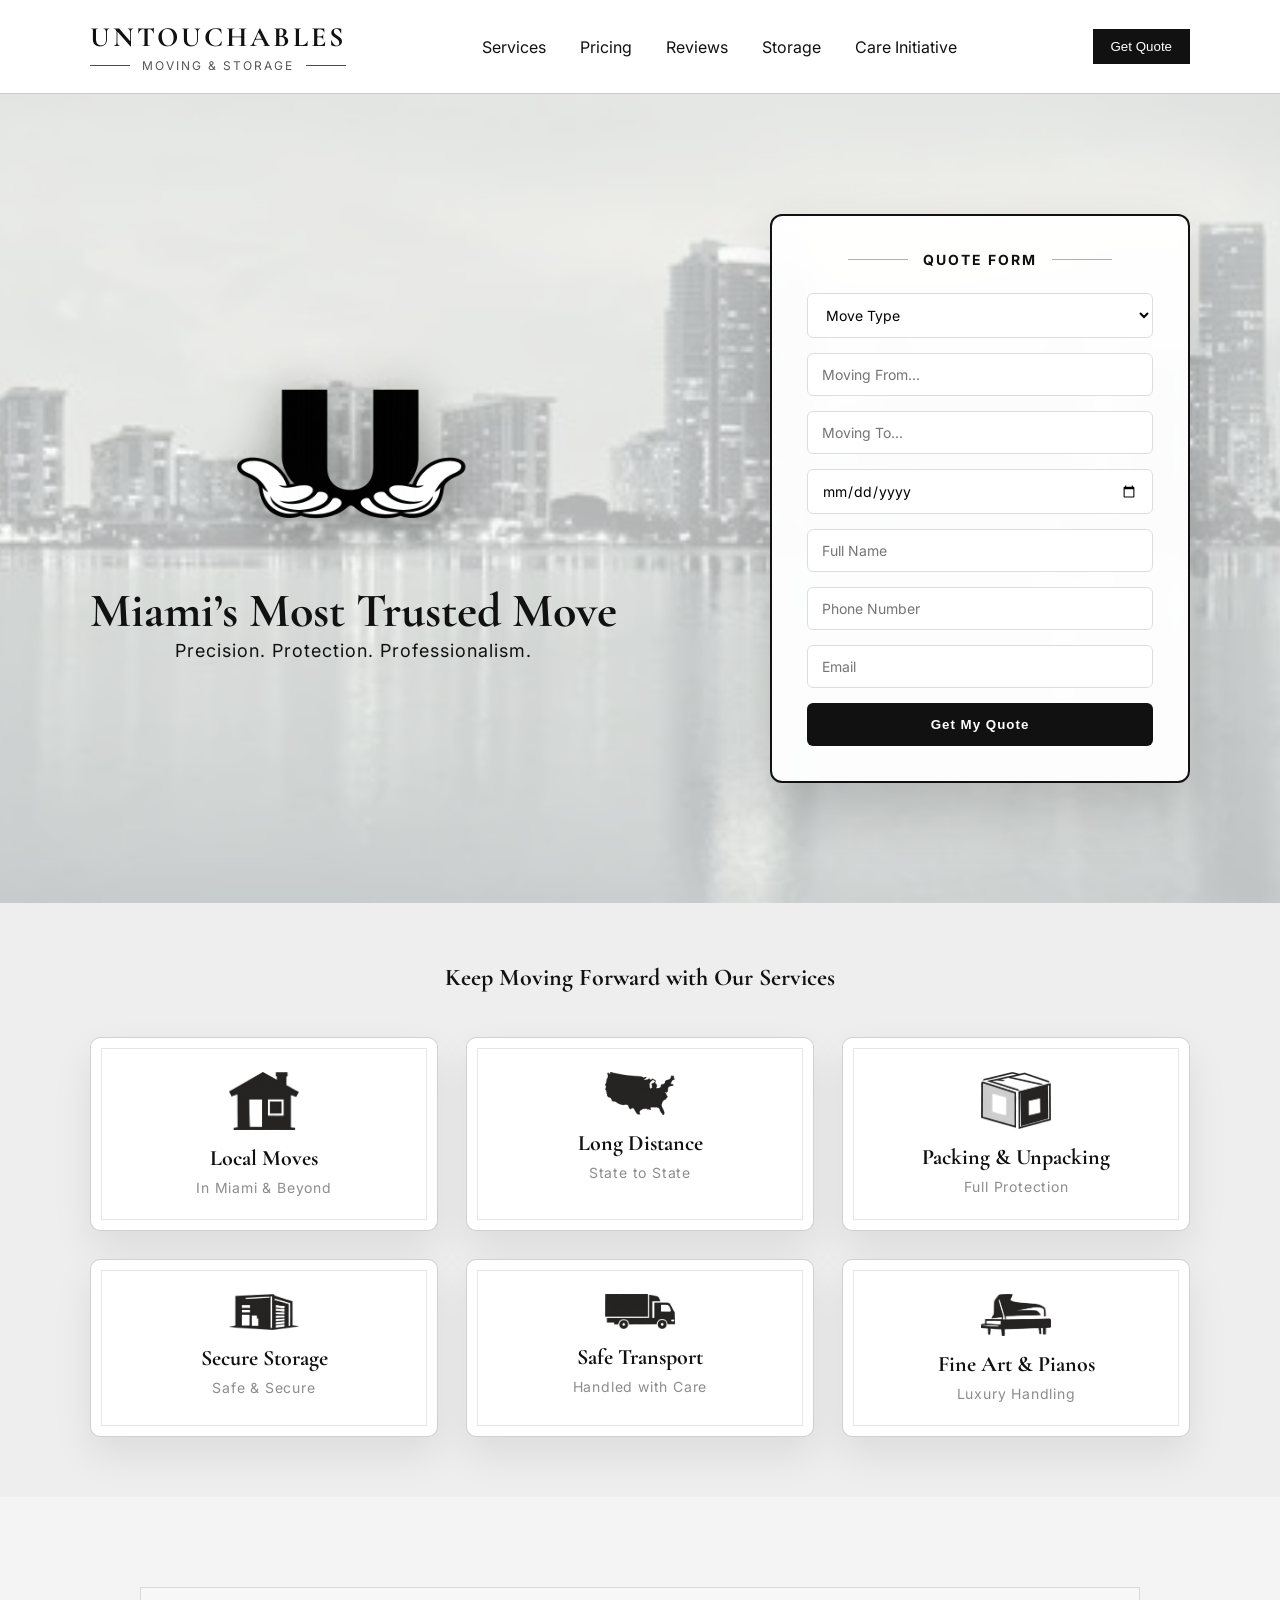
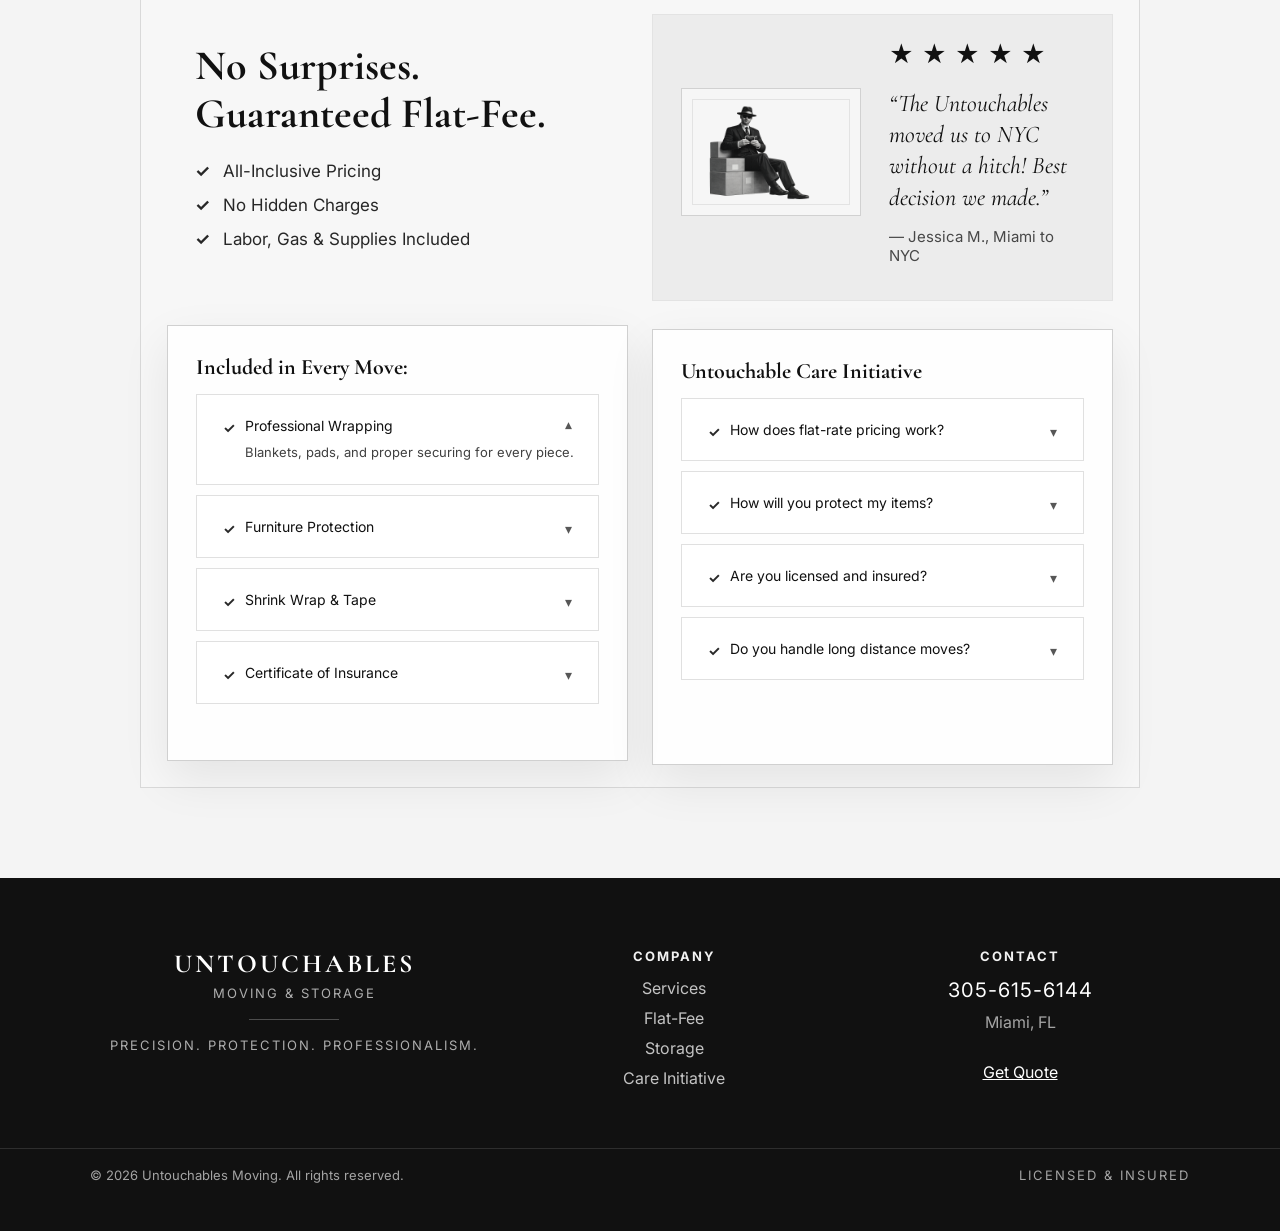
==== index.html @ eb5e55de "first commit" ====
<!DOCTYPE html>
<html lang="en">
<head>
<meta charset="UTF-8">
<meta name="viewport" content="width=device-width, initial-scale=1.0">
<title>Untouchables Moving</title>

<link href="https://fonts.googleapis.com/css2?family=Cormorant+Garamond:wght@400;600;700&family=Inter:wght@400;500;600&display=swap" rel="stylesheet">
<link rel="stylesheet" href="style.css">
</head>

<body>

<header class="header">
  <div class="container header-inner">
    <div class="logo">
      <h1>UNTOUCHABLES</h1>
      <span>Moving & Storage</span>
    </div>

    <nav>
      <a href="#">Services</a>
      <a href="#">Pricing</a>
      <a href="#">Reviews</a>
      <a href="#">Storage</a>
      <a href="#">Care Initiative</a>
    </nav>

    <button class="btn-dark">Get Quote</button>
  </div>
</header>
<section class="hero">
  <div class="container hero-inner">
    
    <div class="hero-text">

  <img src="assets/u_logo.png" alt="Untouchables Logo" class="hero-logo">

  <h2>Miami’s Most Trusted Move</h2>
  <p>Precision. Protection. Professionalism.</p>

</div>

    <form class="quote-box" action="https://formsubmit.co/karanovicgorankg@gmail.com" method="POST">
  <h3>Quote Form</h3>

  <!-- (opciono) subject emaila -->
  <input type="hidden" name="_subject" value="New Quote Request — Untouchables">

  <!-- (opciono) redirect posle slanja -->
  <input type="hidden" name="_next" value="thank-you.html">

  <!-- (opciono) isključi captcha -->
  <input type="hidden" name="_captcha" value="false">

  <input type="hidden" name="_template" value="table">

  <select name="moveType" required>
    <option value="" selected disabled>Move Type</option>
    <option>Local Move</option>
    <option>Long Distance</option>
    <option>Packing & Unpacking</option>
    <option>Storage</option>
  </select>

  <input type="text" name="fromAddress" placeholder="Moving From..." required>
  <input type="text" name="toAddress" placeholder="Moving To..." required>

  <input type="date" name="moveDate" required>

  <input type="text" name="name" placeholder="Full Name" required>
  <input type="tel" name="phone" placeholder="Phone Number" required>
  <input type="email" name="email" placeholder="Email" required>

  <button class="btn-dark full" type="submit">Get My Quote</button>
</form>

  </div>
</section>

<section class="services">
  <div class="container">
    <h2 class="section-title">Keep Moving Forward with Our Services</h2>

<div class="service-grid">

  <div class="card service-card">
    <img src="assets/optimized_local_moves_icon.png" alt="Local Moves" class="service-icon">
    <h3>Local Moves</h3>
    <p>In Miami & Beyond</p>
  </div>

  <div class="card service-card">
    <img src="assets/optimized_long_distance_icon.png" alt="Long Distance" class="service-icon">
    <h3>Long Distance</h3>
    <p>State to State</p>
  </div>

  <div class="card service-card">
    <img src="assets/optimized_packing_unpacking_icon.png" alt="Packing & Unpacking" class="service-icon">
    <h3>Packing &amp; Unpacking</h3>
    <p>Full Protection</p>
  </div>

  <div class="card service-card">
    <img src="assets/optimized_secure_storage_icon.png" alt="Secure Storage" class="service-icon">
    <h3>Secure Storage</h3>
    <p>Safe &amp; Secure</p>
  </div>

  <div class="card service-card">
    <img src="assets/optimized_safe_transport_icon.png" alt="Safe Transport" class="service-icon">
    <h3>Safe Transport</h3>
    <p>Handled with Care</p>
  </div>

  <div class="card service-card">
    <img src="assets/optimized_fine_art_pianos_icon.png" alt="Fine Art & Pianos" class="service-icon">
    <h3>Fine Art &amp; Pianos</h3>
    <p>Luxury Handling</p>
  </div>

</div>
  </div>
</section>

<section class="flat-fee" id="flat-fee">
  <div class="container flat-fee-grid">

    <!-- TOP LEFT -->
    <div class="flat-top-left">
      <h2>No Surprises. Guaranteed Flat-Fee.</h2>

      <ul class="checklist">
        <li>All-Inclusive Pricing</li>
        <li>No Hidden Charges</li>
        <li>Labor, Gas & Supplies Included</li>
      </ul>
    </div>

    <!-- TOP RIGHT -->
    <div class="panel flat-top-right">
      <h3>Included in Every Move:</h3>

      <details class="acc-item" open>
        <summary>Professional Wrapping</summary>
        <div class="acc-body">Blankets, pads, and proper securing for every piece.</div>
      </details>

      <details class="acc-item">
        <summary>Furniture Protection</summary>
        <div class="acc-body">Corners, legs, and delicate surfaces protected end-to-end.</div>
      </details>

      <details class="acc-item">
        <summary>Shrink Wrap &amp; Tape</summary>
        <div class="acc-body">Clean wrapping to prevent scratches and shifting in transit.</div>
      </details>

      <details class="acc-item">
        <summary>Certificate of Insurance</summary>
        <div class="acc-body">Proof of coverage available upon request.</div>
      </details>
    </div>

    <!-- BOTTOM LEFT -->
    <div class="testimonial flat-bottom-left">
      <div class="stars" aria-label="5 star rating">★★★★★</div>

      <div class="testimonial-inner">
        <div class="testimonial-img">
          <!-- ovde stavi transparentnog čoveka -->
          <img src="assets/man-in-black.png" alt="Customer" />
        </div>

        <div class="testimonial-text">
          <p class="quote">
            “The Untouchables moved us to NYC without a hitch! Best decision we made.”
          </p>
          <p class="author">— Jessica M., Miami to NYC</p>
        </div>
      </div>
    </div>

    <!-- BOTTOM RIGHT -->
    <div class="panel flat-bottom-right">
      <h3>Untouchable Care Initiative</h3>

      <details class="acc-item">
        <summary>How does flat-rate pricing work?</summary>
        <div class="acc-body">We quote based on move size, distance, access, and special items.</div>
      </details>

      <details class="acc-item">
        <summary>How will you protect my items?</summary>
        <div class="acc-body">Professional padding, wrapping, and secure loading methods.</div>
      </details>

      <details class="acc-item">
        <summary>Are you licensed and insured?</summary>
        <div class="acc-body">Yes — documentation is available with your quote.</div>
      </details>

      <details class="acc-item">
        <summary>Do you handle long distance moves?</summary>
        <div class="acc-body">Yes — state-to-state moves with careful scheduling and protection.</div>
      </details>
    </div>

  </div>
</section>

<footer class="footer">
  <div class="container footer-inner">

    <div class="footer-brand">
      <h2>UNTOUCHABLES</h2>
      <p>Moving & Storage</p>
      <div class="footer-divider"></div>
      <p class="footer-note">Precision. Protection. Professionalism.</p>
    </div>

    <div class="footer-links">
      <h4>Company</h4>
      <a href="#">Services</a>
      <a href="#flat-fee">Flat-Fee</a>
      <a href="#">Storage</a>
      <a href="#">Care Initiative</a>
    </div>

    <div class="footer-contact">
      <h4>Contact</h4>
      <a href="tel:3056156144" class="footer-phone">305-615-6144</a>
      <p class="footer-small">Miami, FL</p>
      <a href="#quote" class="btn-dark footer-btn">Get Quote</a>
    </div>

  </div>

  <div class="footer-bottom">
    <div class="container footer-bottom-inner">
      <p>© <span id="year"></span> Untouchables Moving. All rights reserved.</p>
      <p class="footer-mini">Licensed & Insured</p>
    </div>
  </div>
</footer>

<script>
  document.getElementById("year").textContent = new Date().getFullYear();
</script>

</body>
</html>
---- style.css ----
*{
  margin:0;
  padding:0;
  box-sizing:border-box;
}

body{
  font-family:'Inter', sans-serif;
  background:#f4f4f4;
  color:#111;
}

.container{
  width:1100px;
  margin:auto;
}

/* HEADER */

.header{
  border-bottom:1px solid #ccc;
  background:white;
}

.header-inner{
  display:flex;
  justify-content:space-between;
  align-items:center;
  padding:20px 0;
}

.logo {
  text-align: center;
}

.logo h1 {
  font-family: 'Cormorant Garamond', serif;
  font-size: 28px;
  letter-spacing: 3px;
  margin-bottom: 4px;
}

.logo span {
  display: flex;
  align-items: center;
  justify-content: center;
  font-size: 12px;
  letter-spacing: 2px;
  text-transform: uppercase;
  opacity: 0.7;
  gap: 12px;
}

/* Linije levo i desno */
.logo span::before,
.logo span::after {
  content: "";
  flex: 1;
  height: 1px;
  background: #000; /* ili bela ako je header tamne boje */
  max-width: 40px;
}

nav a{
  margin:0 15px;
  text-decoration:none;
  color:#111;
}

.btn-dark{
  background:#111;
  color:white;
  padding:10px 18px;
  border:none;
  cursor:pointer;
}

/* HERO */


.hero{
  background: 
    linear-gradient(rgba(255,255,255,0.6), rgba(255,255,255,0.6)),
    url('assets/miami.jpg') center/cover no-repeat;
  padding:100px 0;
}

.hero{
  position:relative;
  background:url('assets/miami.jpg') center/cover no-repeat;
  padding:120px 0;
}

.hero::before{
  content:"";
  position:absolute;
  inset:0;
  background:rgba(255,255,255,0.7);
}

.hero-inner{
  position:relative;
  z-index:2;
}

.hero-inner{
  display:flex;
  justify-content:space-between;
  align-items:center;
}

.hero-text {
  text-align: center;
}

.hero-logo {
  width: 340px;
  margin-bottom: 20px;
  display: block;
  margin-left: auto;
  margin-right: auto;
  filter: drop-shadow(0 8px 25px rgba(0,0,0,0.4));
}

.hero-text h2 {
  font-size: 48px;
  font-family: 'Cormorant Garamond', serif;
}

.hero-text p {
  font-size: 18px;
  letter-spacing: 1px;
}

.quote-box{
  background:white;
  padding:25px;
  border:2px solid #111;
  width:350px;
}

.quote-box h3 {
  display: flex;
  align-items: center;
  justify-content: center;
  gap: 15px;
  font-size: 16px;
  letter-spacing: 2px;
  text-transform: uppercase;
  margin-bottom: 20px;
}

.quote-box h3::before,
.quote-box h3::after {
  content: "";
  flex: 1;
  height: 1px;
  background: rgba(0,0,0,0.3); /* pošto ti je svetla pozadina */
  max-width: 60px;
}

/* .quote-box h3{
  text-align:center;
  font-family:'Cormorant Garamond', serif;
  margin-bottom:15px;
} */

.quote-box select{
  width:100%;
  padding:10px;
  margin-bottom:12px;
  border:1px solid #ccc;
}

.full{
  width:100%;
}

/* SERVICES */

.services{
  padding:60px 0;
  background:#eee;
}

.section-title{
  font-family:'Cormorant Garamond', serif;
  text-align:center;
  margin-bottom:40px;
}

.service-grid{
  display:grid;
  grid-template-columns:repeat(6,1fr);
  gap:15px;
}

.card{
  background:white;
  padding:30px 10px;
  text-align:center;
  border:1px solid #ccc;
}

/* FLAT FEE */

.flat-fee{
  padding:60px 0;
  background:white;
}

.flat-inner{
  display:flex;
  justify-content:space-between;
}

.flat-fee h2{
  font-family:'Cormorant Garamond', serif;
  margin-bottom:20px;
}

ul li{
  margin-bottom:10px;
}

.accordion{
  width:450px;
}

.acc-item{
  border:1px solid #ccc;
  padding:12px;
  margin-bottom:10px;
}

/* FOOTER */

footer{
  background:#111;
  color:white;
  padding:30px 0;
  text-align:center;
}


@media (max-width: 768px) {
  .hero-logo {
    width: 200px;
  }
}


/* ============================= */
/* QUOTE FORM PREMIUM STYLE */
/* ============================= */

.quote-box {
  background: rgba(255, 255, 255, 0.95);
  padding: 35px;
  border-radius: 12px;
  width: 100%;
  max-width: 420px;
  box-shadow: 0 25px 60px rgba(0, 0, 0, 0.15);
  backdrop-filter: blur(10px);
}

/* Naslov sa linijama */
.quote-box h3 {
  display: flex;
  align-items: center;
  justify-content: center;
  gap: 15px;
  font-size: 14px;
  letter-spacing: 2px;
  text-transform: uppercase;
  margin-bottom: 25px;
}

.quote-box h3::before,
.quote-box h3::after {
  content: "";
  flex: 1;
  height: 1px;
  background: rgba(0,0,0,0.3);
  max-width: 60px;
}

/* Polja */
.quote-box input,
.quote-box select {
  width: 100%;
  padding: 12px 14px;
  margin-bottom: 15px;
  border: 1px solid #ddd;
  border-radius: 6px;
  font-family: 'Inter', sans-serif;
  font-size: 14px;
  transition: all 0.3s ease;
  background: #fff;
}

/* Hover / Focus efekat */
.quote-box input:focus,
.quote-box select:focus {
  outline: none;
  border-color: #000;
  box-shadow: 0 0 0 2px rgba(0,0,0,0.05);
}

/* Dugme */
.quote-box .btn-dark.full {
  width: 100%;
  padding: 14px;
  border-radius: 6px;
  font-weight: 600;
  letter-spacing: 1px;
  transition: all 0.3s ease;
}

.quote-box .btn-dark.full:hover {
  transform: translateY(-2px);
  box-shadow: 0 10px 25px rgba(0,0,0,0.2);
}

.service-grid {
  display: grid;
  grid-template-columns: repeat(3, 1fr);
  gap: 25px;
  margin-top: 50px;
}

.card {
  background: #fff;
  padding: 30px 20px;
  text-align: center;
  border-radius: 10px;
  box-shadow: 0 15px 40px rgba(0,0,0,0.08);
  transition: all 0.3s ease;
}

.card img {
  width: 70px;
  margin-bottom: 15px;
  opacity: 0.9;
}

.card h3 {
  font-family: 'Cormorant Garamond', serif;
  font-size: 20px;
  margin-bottom: 8px;
}

.card p {
  font-size: 14px;
  color: #666;
}

/* Hover efekat */
.card:hover {
  transform: translateY(-6px);
  box-shadow: 0 25px 60px rgba(0,0,0,0.15);
}

@media (max-width: 992px) {
  .service-grid {
    grid-template-columns: repeat(2, 1fr);
  }
}

@media (max-width: 600px) {
  .service-grid {
    grid-template-columns: 1fr;
  }
}

/* ===== Services (premium cards like reference) ===== */

.service-grid {
  display: grid;
  grid-template-columns: repeat(3, 1fr);
  gap: 28px;
  margin-top: 45px;
}

.service-card {
  position: relative;
  background: #fff;
  text-align: center;
  padding: 34px 26px;
  border: 1px solid rgba(0,0,0,0.18);   /* outer frame */
  box-shadow: 0 18px 40px rgba(0,0,0,0.08);
  transition: transform 0.25s ease, box-shadow 0.25s ease;
}

.service-card::before {
  content: "";
  position: absolute;
  inset: 10px;                          /* inner frame spacing */
  border: 1px solid rgba(0,0,0,0.10);   /* inner frame */
  pointer-events: none;
}

.service-icon {
  width: 78px;
  height: auto;
  margin: 0 auto 16px;
  display: block;
}

.service-card h3 {
  font-family: 'Cormorant Garamond', serif;
  font-size: 22px;
  margin: 0 0 8px;
}

.service-card p {
  margin: 0;
  font-size: 14px;
  letter-spacing: 0.8px;
  opacity: 0.75;
}

.service-card:hover {
  transform: translateY(-6px);
  box-shadow: 0 26px 60px rgba(0,0,0,0.12);
}

/* Responsive */
@media (max-width: 992px) {
  .service-grid { grid-template-columns: repeat(2, 1fr); }
}

@media (max-width: 600px) {
  .service-grid { grid-template-columns: 1fr; }
  .service-card { padding: 32px 22px; }
}

/* ===== Flat-fee section (like reference) ===== */

.flat-fee {
  padding: 90px 0;
  background: #f4f4f4; /* light texture vibe */
}

.flat-fee-grid {
  display: grid;
  grid-template-columns: 1fr 1fr;   /* 50% - 50% */
  grid-template-areas:
    "topLeft testimonial"
    "included care";
  gap: 28px;
  align-items: stretch;  /* bitno za simetriju */
}

.flat-top-left,
.flat-bottom-left,
.flat-top-right,
.flat-bottom-right {
  height: 100%;
}

.panel,
.testimonial {
  height: 100%;
  display: flex;
  flex-direction: column;
  justify-content: flex-start;
}

/* Mapiranje tvojih postojećih klasa */
.flat-top-left {
  grid-area: topLeft;
}

.flat-bottom-left {
  grid-area: testimonial;   /* testimonial ide gore desno */
}

.flat-top-right {
  grid-area: included;      /* included ide dole levo */
}

.flat-bottom-right {
  grid-area: care;
}

/* Optional: okvir oko cele sekcije kao na referenci */
.flat-fee .container {
  border: 1px solid rgba(0,0,0,0.12);
  padding: 26px;
  background: rgba(255,255,255,0.25);
}

.flat-top-left h2 {
  font-family: 'Cormorant Garamond', serif;
  font-size: 42px;
  line-height: 1.15;
  margin-bottom: 22px;
}

/* Left */
.flat-left h2 {
  font-family: 'Cormorant Garamond', serif;
  font-size: 40px;
  margin: 0 0 18px;
}

.checklist {
  list-style: none;
  padding: 0;
  margin: 0 0 24px;
}

.checklist li {
  position: relative;
  padding-left: 28px;
  margin: 14px 0;
  font-size: 17px;
  opacity: 0.9;
}

.checklist li::before {
  content: "✓";
  position: absolute;
  left: 0;
  top: 0;
  font-weight: 700;
}

/* Testimonial */
.testimonial {
  height: 100%;
  padding: 28px;
  background: #ececec; /* malo tamnije od ostatka */
  border: 1px solid rgba(0,0,0,0.04);
  box-shadow: none; /* uklanjamo shadow da bude editorial clean */
}

.testimonial .stars {
  font-size: 24px;      /* bilo je oko 18–20 */
  letter-spacing: 8px;  /* malo veći razmak */
  margin-bottom: 16px;
  margin-left: 196px;
  line-height: 1;
  color: #111;
}

.testimonial-inner {
  display: grid;
  grid-template-columns: 180px 1fr;
  gap: 16px;
  align-items: center;
}

.testimonial-img {
  padding: 10px;
  border: 1px solid rgba(0,0,0,0.15);
  background: #f6f6f6;
}

.testimonial-img img {
  display: block;
  width: 100%;
  height: auto;
  border: 1px solid rgba(0,0,0,0.08);
}

.testimonial-text .quote {
  font-family: 'Cormorant Garamond', serif;
  font-size: 24px;
  font-style: italic;
  line-height: 1.3;
  margin: 0 0 14px;
}

.testimonial-text .author {
  margin: 0;
  font-size: 15px;
  opacity: 0.75;
}

/* Right panels */
.panel {
  border: 1px solid rgba(0,0,0,0.18);
  background: rgba(255,255,255,0.85);
  padding: 16px 18px;
  box-shadow: 0 18px 45px rgba(0,0,0,0.08);
  margin-bottom: 18px;
}

.panel h3 {
  font-family: 'Cormorant Garamond', serif;
  font-size: 22px;
  margin: 0 0 14px;
  margin-bottom: 14px;
}

/* Accordions (details/summary) */
.acc-item {
  border: 1px solid rgba(0,0,0,0.12);
  background: rgba(255,255,255,0.95);
  margin-bottom: 10px;
}

.acc-item summary {
  list-style: none;
  cursor: pointer;
  position: relative;
  font-size: 14px;
  padding: 10px 12px 10px 36px;
}

.acc-item summary::-webkit-details-marker {
  display: none;
}

/* left check icon */
.acc-item summary::before {
  content: "✓";
  position: absolute;
  left: 14px;
  top: 12px;
  font-weight: 700;
  opacity: 0.9;
}

/* right chevron */
.acc-item summary::after {
  content: "▾";
  position: absolute;
  right: 14px;
  top: 12px;
  opacity: 0.7;
  transition: transform 0.2s ease;
}

.acc-item[open] summary::after {
  transform: rotate(180deg);
}

.acc-body {
  padding: 0 12px 12px 36px;
  font-size: 13px;
  opacity: 0.8;
}

/* Responsive */
@media (max-width: 992px) {
  .flat-fee-wrap {
    grid-template-columns: 1fr;
  }
  .testimonial-inner {
    grid-template-columns: 1fr;
  }
  .testimonial-img {
    max-width: 240px;
  }
}

.flat-fee .container {
  border: 1px solid rgba(0,0,0,0.12);
  padding: 26px;
  background: rgba(255,255,255,0.25);
}

@media (max-width: 992px) {
  .flat-fee-grid {
    grid-template-columns: 1fr;
    grid-template-areas:
      "topLeft"
      "testimonial"
      "included"
      "care";
  }
}

/* Poravnanje gornjeg reda (naslov i testimonial) */
.flat-top-left,
.flat-bottom-left { /* (ako ti je testimonial gore desno) */
  padding-top: 6px;
}



.flat-fee .container {
  max-width: 1000px;
}

.flat-fee-grid {
  gap: 24px;
}

.testimonial .stars {
  margin-left: 6px;
}

.testimonial {
  padding-top: 28px;
}

.flat-top-left,
.testimonial,
.flat-top-right,
.flat-bottom-right {
  padding: 28px;
}

.panel,
.testimonial {
  padding: 28px;
}

.flat-bottom-left,
.flat-bottom-right {
  margin-top: 4px;
}

.testimonial {
  display: grid;
  grid-template-columns: 180px 1fr;
  column-gap: 28px;
  align-items: start;
}

.testimonial .stars {
  grid-column: 2;   /* zvezdice idu u kolonu teksta */
  margin: 0 0 14px 0;
}

.testimonial-inner {
  grid-column: 1 / -1;
  display: contents;
}

.testimonial {
  transform: translateY(-4px);
}

/* ===== Footer ===== */

.footer {
  background: #111;
  color: rgba(255,255,255,0.88);
  padding-top: 70px;
}

.footer-inner {
  display: grid;
  grid-template-columns: 1.2fr 0.8fr 1fr;
  gap: 40px;
  padding-bottom: 50px;
}

.footer-brand h2 {
  font-family: 'Cormorant Garamond', serif;
  letter-spacing: 3px;
  margin: 0 0 6px;
  font-size: 26px;
  color: #fff;
}

.footer-brand {
  text-align: center;
}

.footer-brand p {
  margin: 0;
  font-size: 13px;
  letter-spacing: 2px;
  text-transform: uppercase;
  opacity: 0.75;
}

.footer-divider {
  width: 90px;
  height: 1px;
  background: rgba(255,255,255,0.25);
  margin: 18px auto 14px;   /* AUTO centriranje */
}

.footer-note{
  display: inline-block;   /* ključno */
  text-align: center;
  margin: 0 auto;          /* centriranje inline-bloka */
  width: auto;
  max-width: none;         /* uklanja ograničenje */
}

.footer h4 {
  font-size: 13px;
  letter-spacing: 2px;
  text-transform: uppercase;
  margin: 0 0 14px;
  color: rgba(255,255,255,0.95);
}

.footer-links a {
  display: block;
  color: rgba(255,255,255,0.75);
  text-decoration: none;
  margin: 10px 0;
  transition: opacity 0.2s ease;
}

.footer-links a:hover {
  opacity: 1;
}

.footer-contact .footer-phone {
  display: inline-block;
  font-size: 20px;
  letter-spacing: 1px;
  margin-bottom: 10px;
  color: #fff;
  text-decoration: none;
}

.footer-small {
  margin: 0 0 18px;
  opacity: 0.7;
}

.footer-btn {
  display: inline-block;
  padding: 12px 18px;
}

/* bottom bar */
.footer-bottom {
  border-top: 1px solid rgba(255,255,255,0.12);
  padding: 18px 0;
}

.footer-bottom-inner {
  display: flex;
  justify-content: space-between;
  gap: 18px;
  align-items: center;
  font-size: 13px;
  opacity: 0.7;
}

.footer-mini {
  text-transform: uppercase;
  letter-spacing: 2px;
}

/* Responsive */
@media (max-width: 900px) {
  .footer-inner {
    grid-template-columns: 1fr;
  }

  .footer-bottom-inner {
    flex-direction: column;
    text-align: center;
  }
}
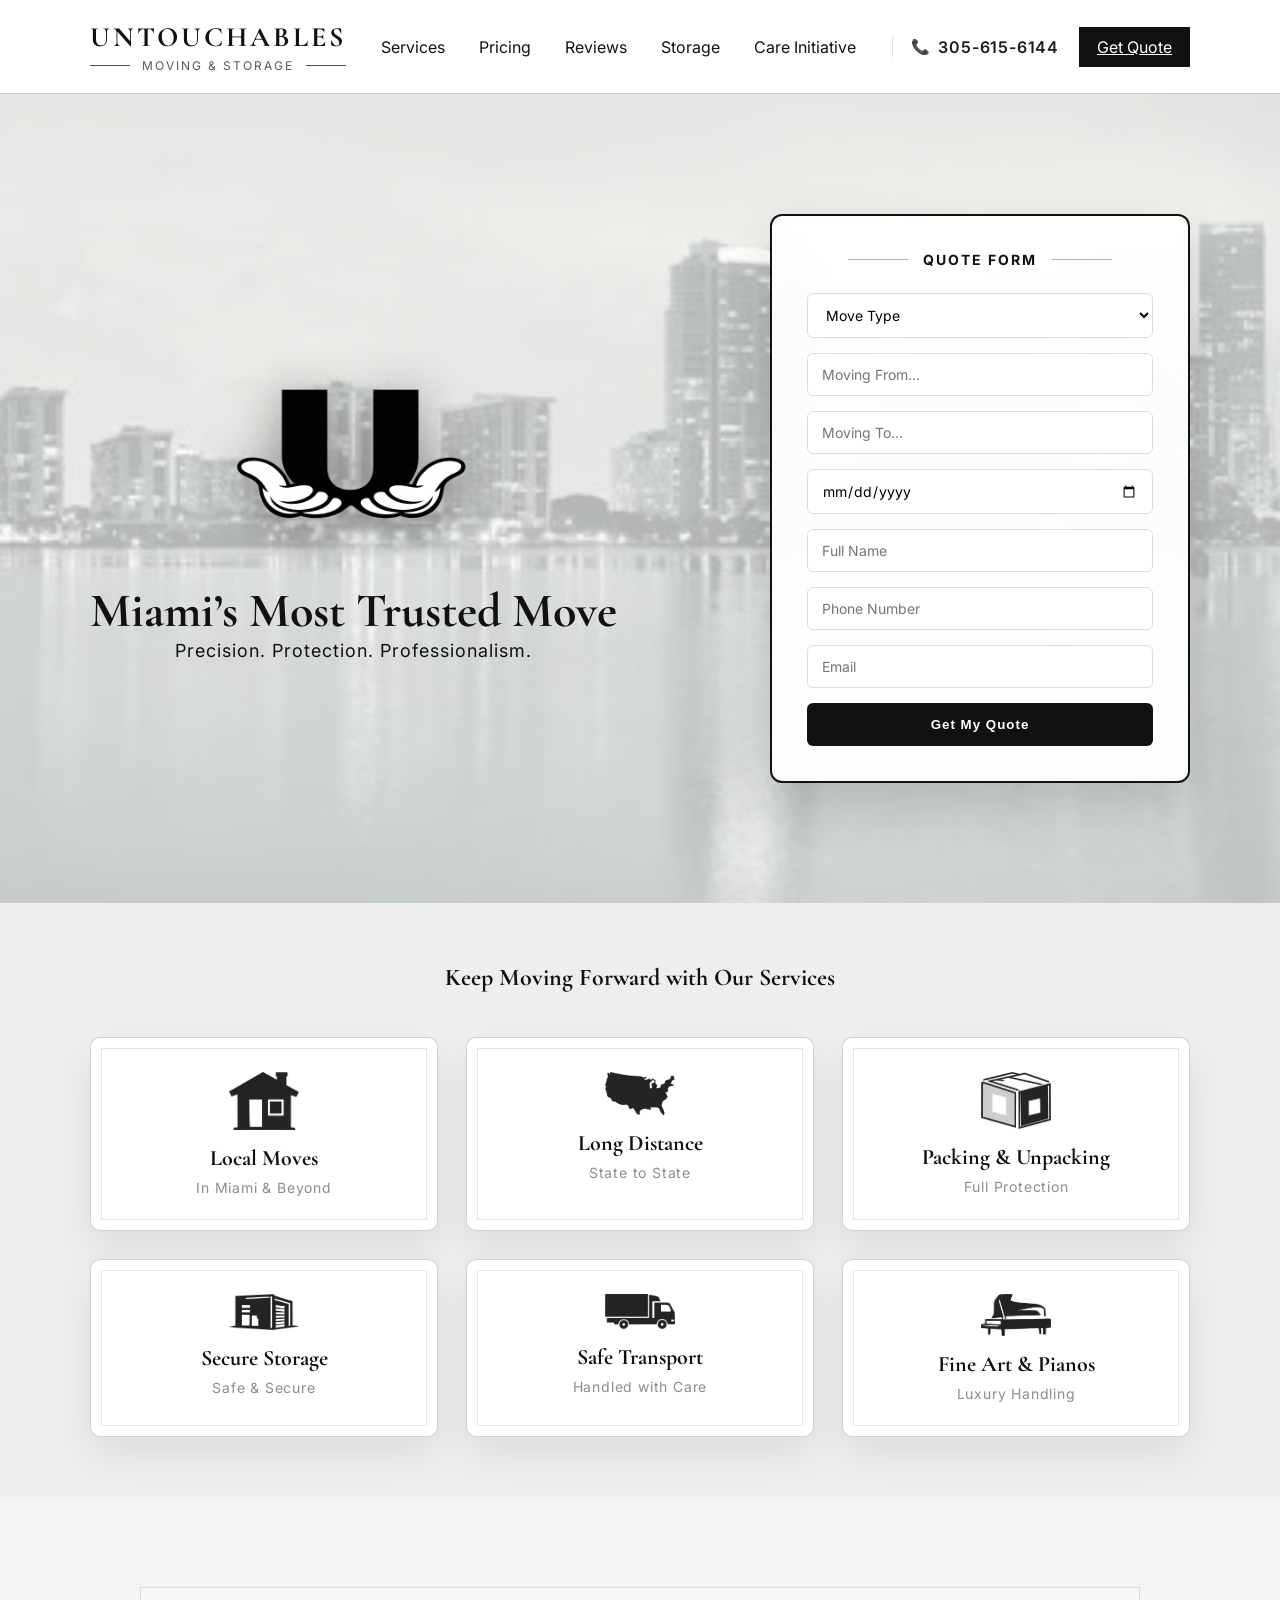
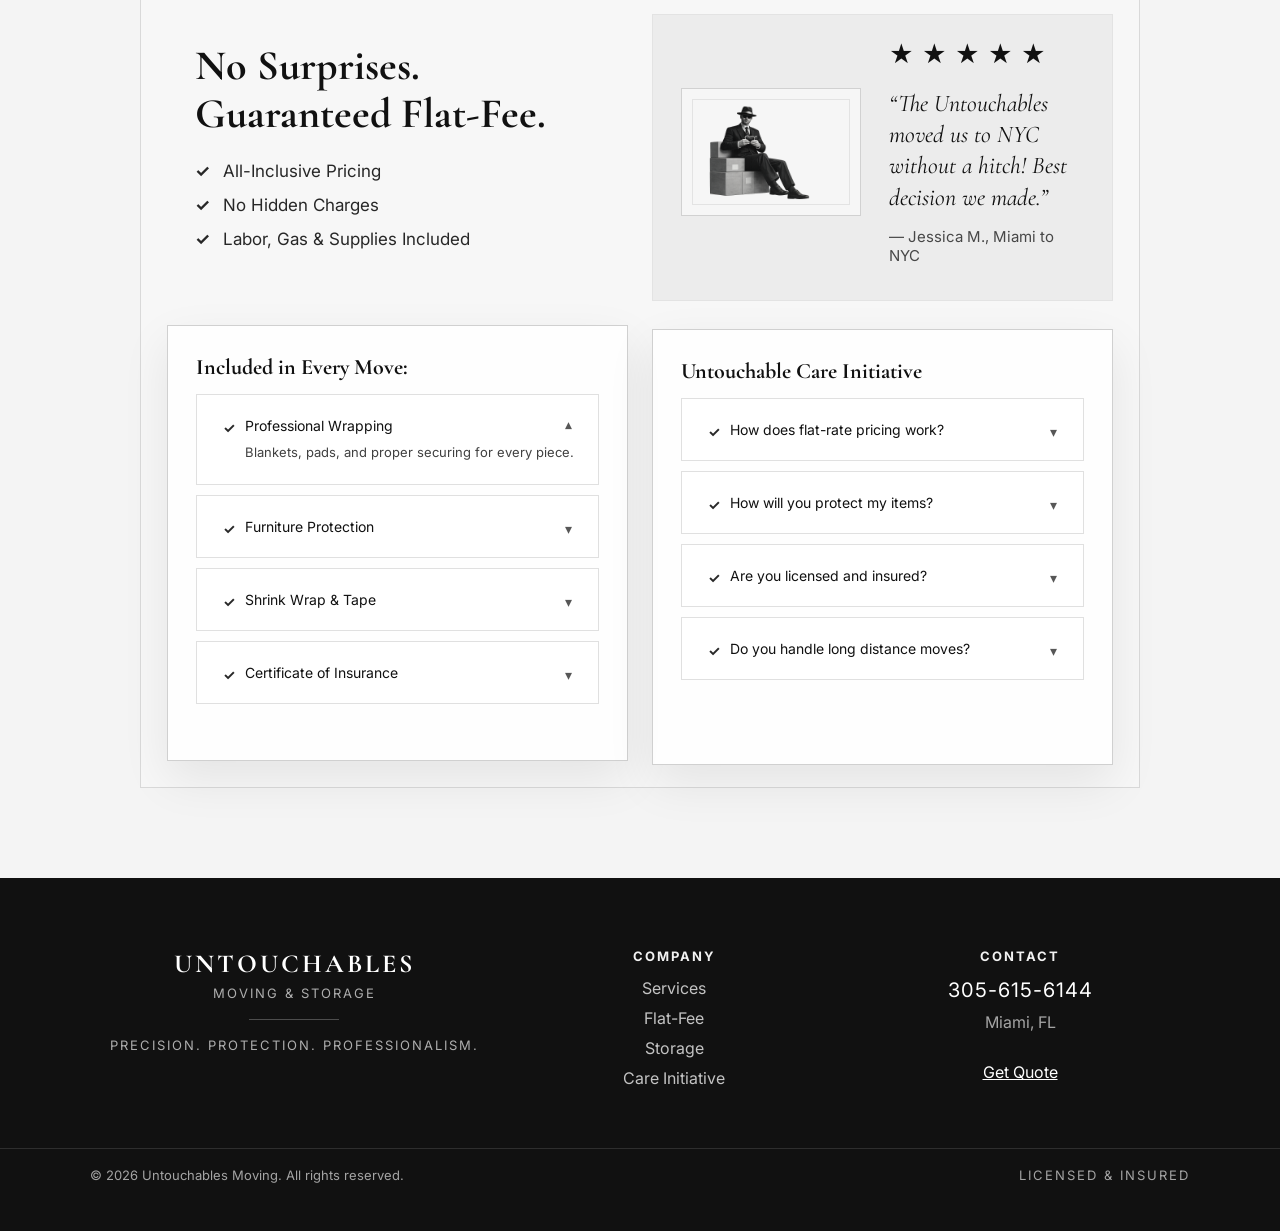
==== commit 164a1c1f: "Added phone number and sticky header" ====
--- a/index.html
+++ b/index.html
@@ -26,7 +26,14 @@
       <a href="#">Care Initiative</a>
     </nav>
 
-    <button class="btn-dark">Get Quote</button>
+    <div class="header-cta">
+  <a href="tel:3056156144" class="header-phone">
+    <span class="phone-icon">📞</span>
+    305-615-6144
+  </a>
+
+  <a class="btn-dark" href="#quote">Get Quote</a>
+</div>
   </div>
 </header>
 <section class="hero">
@@ -41,14 +48,16 @@
 
 </div>
 
-    <form class="quote-box" action="https://formsubmit.co/karanovicgorankg@gmail.com" method="POST">
+    <form class="quote-box" action="https://formsubmit.co/2654824020d9dcc172148d3e8ca8bb8e" method="POST">
   <h3>Quote Form</h3>
 
   <!-- (opciono) subject emaila -->
   <input type="hidden" name="_subject" value="New Quote Request — Untouchables">
 
   <!-- (opciono) redirect posle slanja -->
-  <input type="hidden" name="_next" value="thank-you.html">
+
+  <input type="hidden" name="_next" value="https://gorankaranovic.github.io/untouchables-site/thank-you.html">
+
 
   <!-- (opciono) isključi captcha -->
   <input type="hidden" name="_captcha" value="false">
@@ -59,8 +68,6 @@
     <option value="" selected disabled>Move Type</option>
     <option>Local Move</option>
     <option>Long Distance</option>
-    <option>Packing & Unpacking</option>
-    <option>Storage</option>
   </select>
 
   <input type="text" name="fromAddress" placeholder="Moving From..." required>
@@ -245,8 +252,18 @@
   </div>
 </footer>
 
-<script>
+
+  <script>
   document.getElementById("year").textContent = new Date().getFullYear();
+
+  // sticky header shadow on scroll
+  const header = document.querySelector(".header");
+  const onScroll = () => {
+    if (window.scrollY > 8) header.classList.add("is-sticky");
+    else header.classList.remove("is-sticky");
+  };
+  window.addEventListener("scroll", onScroll, { passive: true });
+  onScroll();
 </script>
 
 </body>
--- a/style.css
+++ b/style.css
@@ -20,6 +20,16 @@
 .header{
   border-bottom:1px solid #ccc;
   background:white;
+
+  position: sticky;
+  top: 0;
+  z-index: 999;
+  transition: box-shadow .25s ease, border-color .25s ease;
+}
+
+.header.is-sticky{
+  box-shadow: 0 10px 30px rgba(0,0,0,.08);
+  border-bottom-color: rgba(0,0,0,.10);
 }
 
 .header-inner{
@@ -855,4 +865,58 @@
     flex-direction: column;
     text-align: center;
   }
+}
+
+
+.header-cta{
+  display:flex;
+  align-items:center;
+  gap:18px;
+}
+
+.header-phone{
+  display:flex;
+  align-items:center;
+  gap:8px;
+  font-family:Inter,sans-serif;
+  font-weight:700;
+  font-size:15px;
+  text-decoration:none;
+  color:#111; /* ista boja kao nav */
+  letter-spacing:.08em;
+  padding-left:18px;
+  border-left:1px solid #ddd; /* vizuelno odvajanje */
+  transition:.3s ease;
+}
+
+.header-phone:hover{
+  color:#ff0055; /* Miami accent */
+}
+
+.header-cta{
+  display:flex;
+  align-items:center;
+  gap:20px;
+}
+
+
+.header-phone{
+  display:flex;
+  align-items:center;
+  gap:8px;
+  font-family:Inter,sans-serif;
+  font-weight:600;
+  font-size:16px;
+  text-decoration:none;
+  color:#1c1c1c;
+  letter-spacing:.05em;
+  transition:.3s ease;
+}
+
+.header-phone:hover{
+   color:#ff0055;
+}
+
+.phone-icon{
+  font-size:15px;
 }
